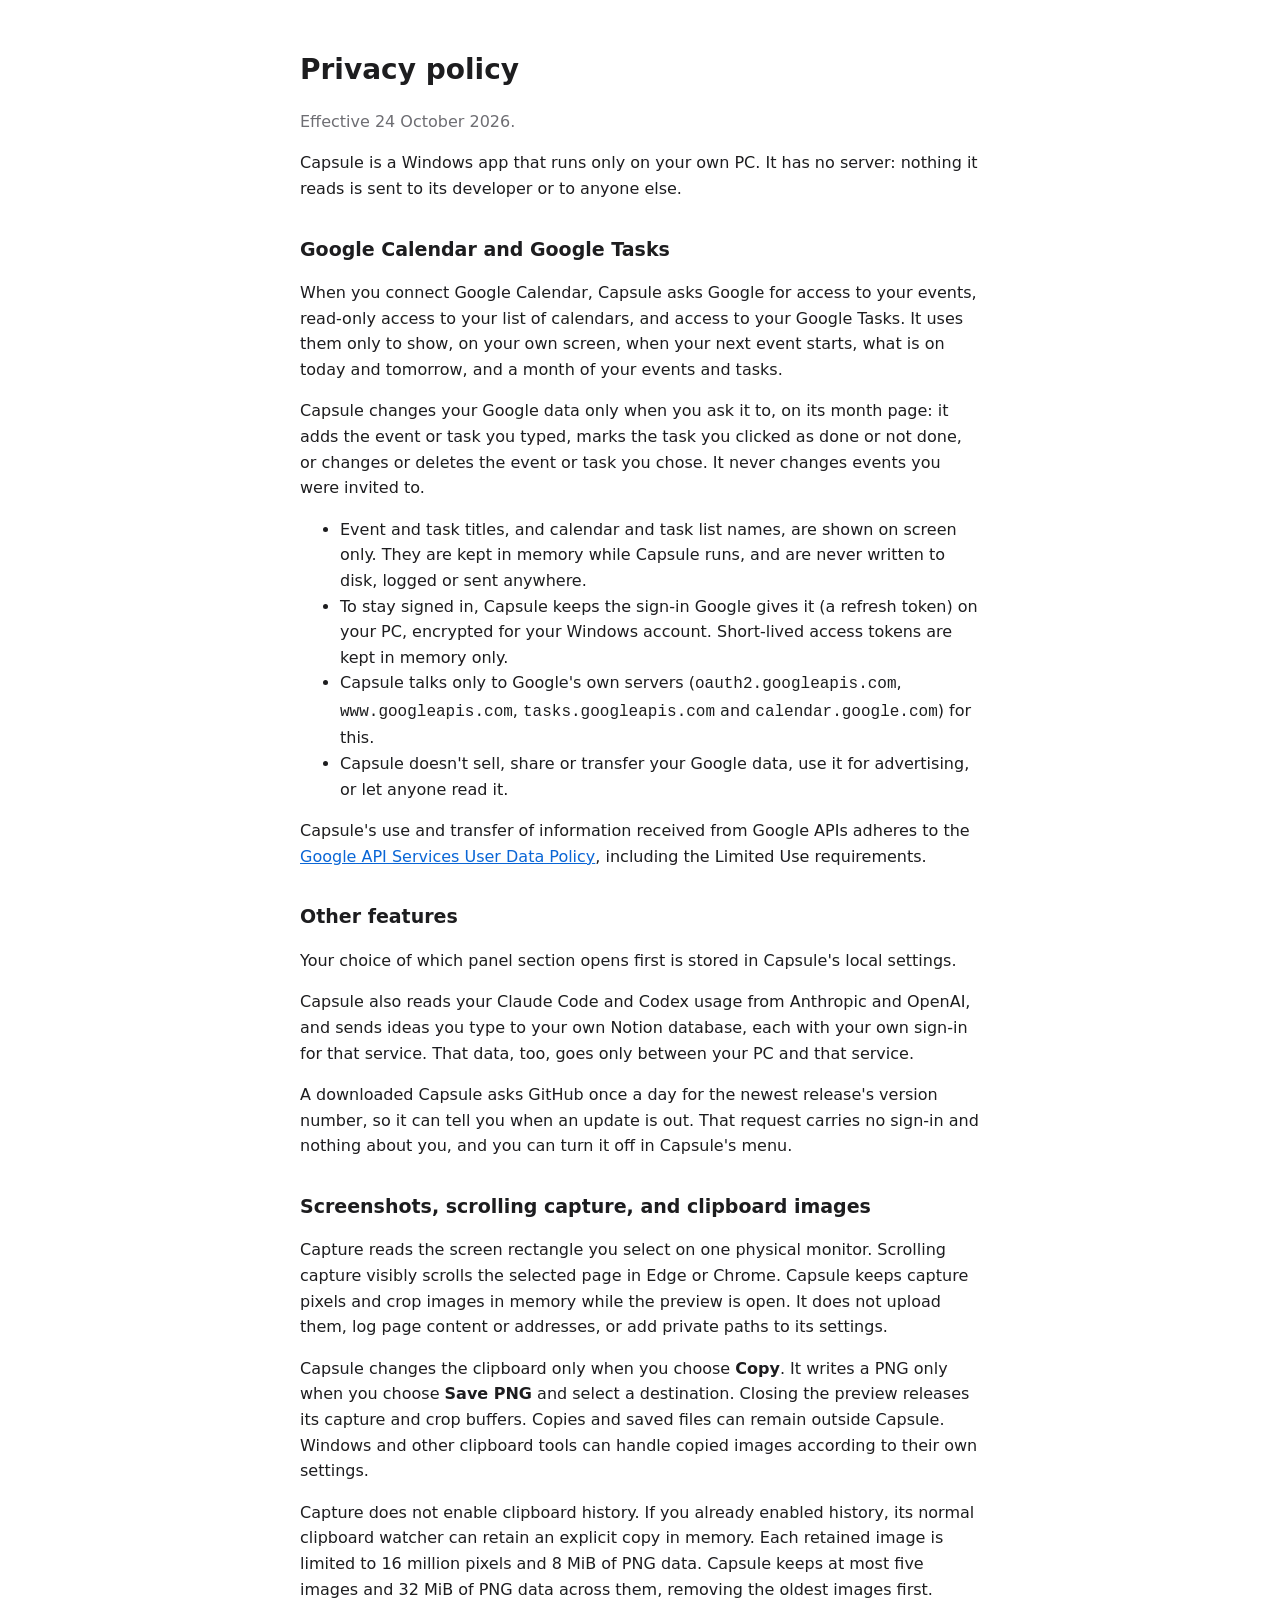
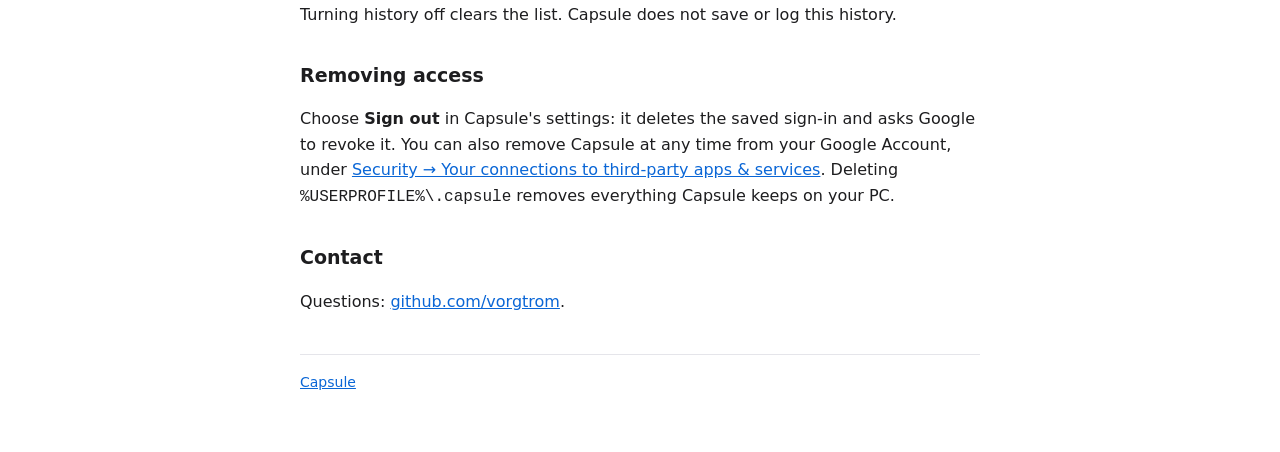
==== docs/privacy.html @ 05ab8e3b "feat: choose which section opens first in the panel" ====
<!doctype html>
<html lang="en">
<head>
<meta charset="utf-8">
<meta name="viewport" content="width=device-width, initial-scale=1">
<title>Capsule privacy policy</title>
<link rel="stylesheet" href="style.css">
</head>
<body>
<main>
<h1>Privacy policy</h1>
<p class="muted">Effective 24 October 2026.</p>

<p>Capsule is a Windows app that runs only on your own PC. It has no server: nothing it reads is sent to its developer
or to anyone else.</p>

<h2>Google Calendar and Google Tasks</h2>
<p>When you connect Google Calendar, Capsule asks Google for access to your events, read-only access to your list of
calendars, and access to your Google Tasks. It uses them only to show, on your own screen, when your next event
starts, what is on today and tomorrow, and a month of your events and tasks.</p>
<p>Capsule changes your Google data only when you ask it to, on its month page: it adds the event or task you typed,
marks the task you clicked as done or not done, or changes or deletes the event or task you chose. It never changes
events you were invited to.</p>
<ul>
<li>Event and task titles, and calendar and task list names, are shown on screen only. They are kept in memory while Capsule runs, and are
never written to disk, logged or sent anywhere.</li>
<li>To stay signed in, Capsule keeps the sign-in Google gives it (a refresh token) on your PC, encrypted for your
Windows account. Short-lived access tokens are kept in memory only.</li>
<li>Capsule talks only to Google's own servers (<code>oauth2.googleapis.com</code>, <code>www.googleapis.com</code>,
<code>tasks.googleapis.com</code> and <code>calendar.google.com</code>) for this.</li>
<li>Capsule doesn't sell, share or transfer your Google data, use it for advertising, or let anyone read it.</li>
</ul>
<p>Capsule's use and transfer of information received from Google APIs adheres to the
<a href="https://developers.google.com/terms/api-services-user-data-policy">Google API Services User Data Policy</a>,
including the Limited Use requirements.</p>

<h2>Other features</h2>
<p>Your choice of which panel section opens first is stored in Capsule's local settings.</p>
<p>Capsule also reads your Claude Code and Codex usage from Anthropic and OpenAI, and sends ideas you type to your
own Notion database, each with your own sign-in for that service. That data, too, goes only between your PC and that
service.</p>
<p>A downloaded Capsule asks GitHub once a day for the newest release's version number, so it can tell you when an
update is out. That request carries no sign-in and nothing about you, and you can turn it off in Capsule's menu.</p>

<h2>Screenshots, scrolling capture, and clipboard images</h2>
<p>Capture reads the screen rectangle you select on one physical monitor. Scrolling capture visibly scrolls the
selected page in Edge or Chrome. Capsule keeps capture pixels and crop images in memory while the preview is open.
It does not upload them, log page content or addresses, or add private paths to its settings.</p>
<p>Capsule changes the clipboard only when you choose <strong>Copy</strong>. It writes a PNG only when you choose
<strong>Save PNG</strong> and select a destination. Closing the preview releases its capture and crop buffers.
Copies and saved files can remain outside Capsule. Windows and other clipboard tools can handle copied images
according to their own settings.</p>
<p>Capture does not enable clipboard history. If you already enabled history, its normal clipboard watcher can retain
an explicit copy in memory. Each retained image is limited to 16 million pixels and 8 MiB of PNG data. Capsule keeps
at most five images and 32 MiB of PNG data across them, removing the oldest images first. Turning history off clears
the list. Capsule does not save or log this history.</p>

<h2>Removing access</h2>
<p>Choose <strong>Sign out</strong> in Capsule's settings: it deletes the saved sign-in and asks Google to revoke it.
You can also remove Capsule at any time from your Google Account, under
<a href="https://myaccount.google.com/connections">Security &rarr; Your connections to third-party apps &amp;
services</a>. Deleting <code>%USERPROFILE%\.capsule</code> removes everything Capsule keeps on your PC.</p>

<h2>Contact</h2>
<p>Questions: <a href="https://github.com/vorgtrom">github.com/vorgtrom</a>.</p>

<footer><a href="index.html">Capsule</a></footer>
</main>
</body>
</html>
---- docs/style.css ----
:root { --bg: #ffffff; --text: #1d1d1f; --muted: #6e6e73; --link: #0a66d6; --rule: #e5e5ea; }
@media (prefers-color-scheme: dark) { :root { --bg: #111113; --text: #f2f2f4; --muted: #a1a1a6; --link: #5aa2ff; --rule: #2c2c2e; } }
body { background: var(--bg); color: var(--text); font: 16px/1.6 "Segoe UI", system-ui, -apple-system, sans-serif; margin: 0; }
main { max-width: 680px; margin: 0 auto; padding: 48px 16px 64px; }
h1 { font-size: 28px; margin: 0 0 8px; }
h2 { font-size: 19px; margin: 32px 0 8px; }
p, li { color: var(--text); }
.muted { color: var(--muted); }
a { color: var(--link); }
footer { margin-top: 40px; padding-top: 16px; border-top: 1px solid var(--rule); font-size: 14px; color: var(--muted); }
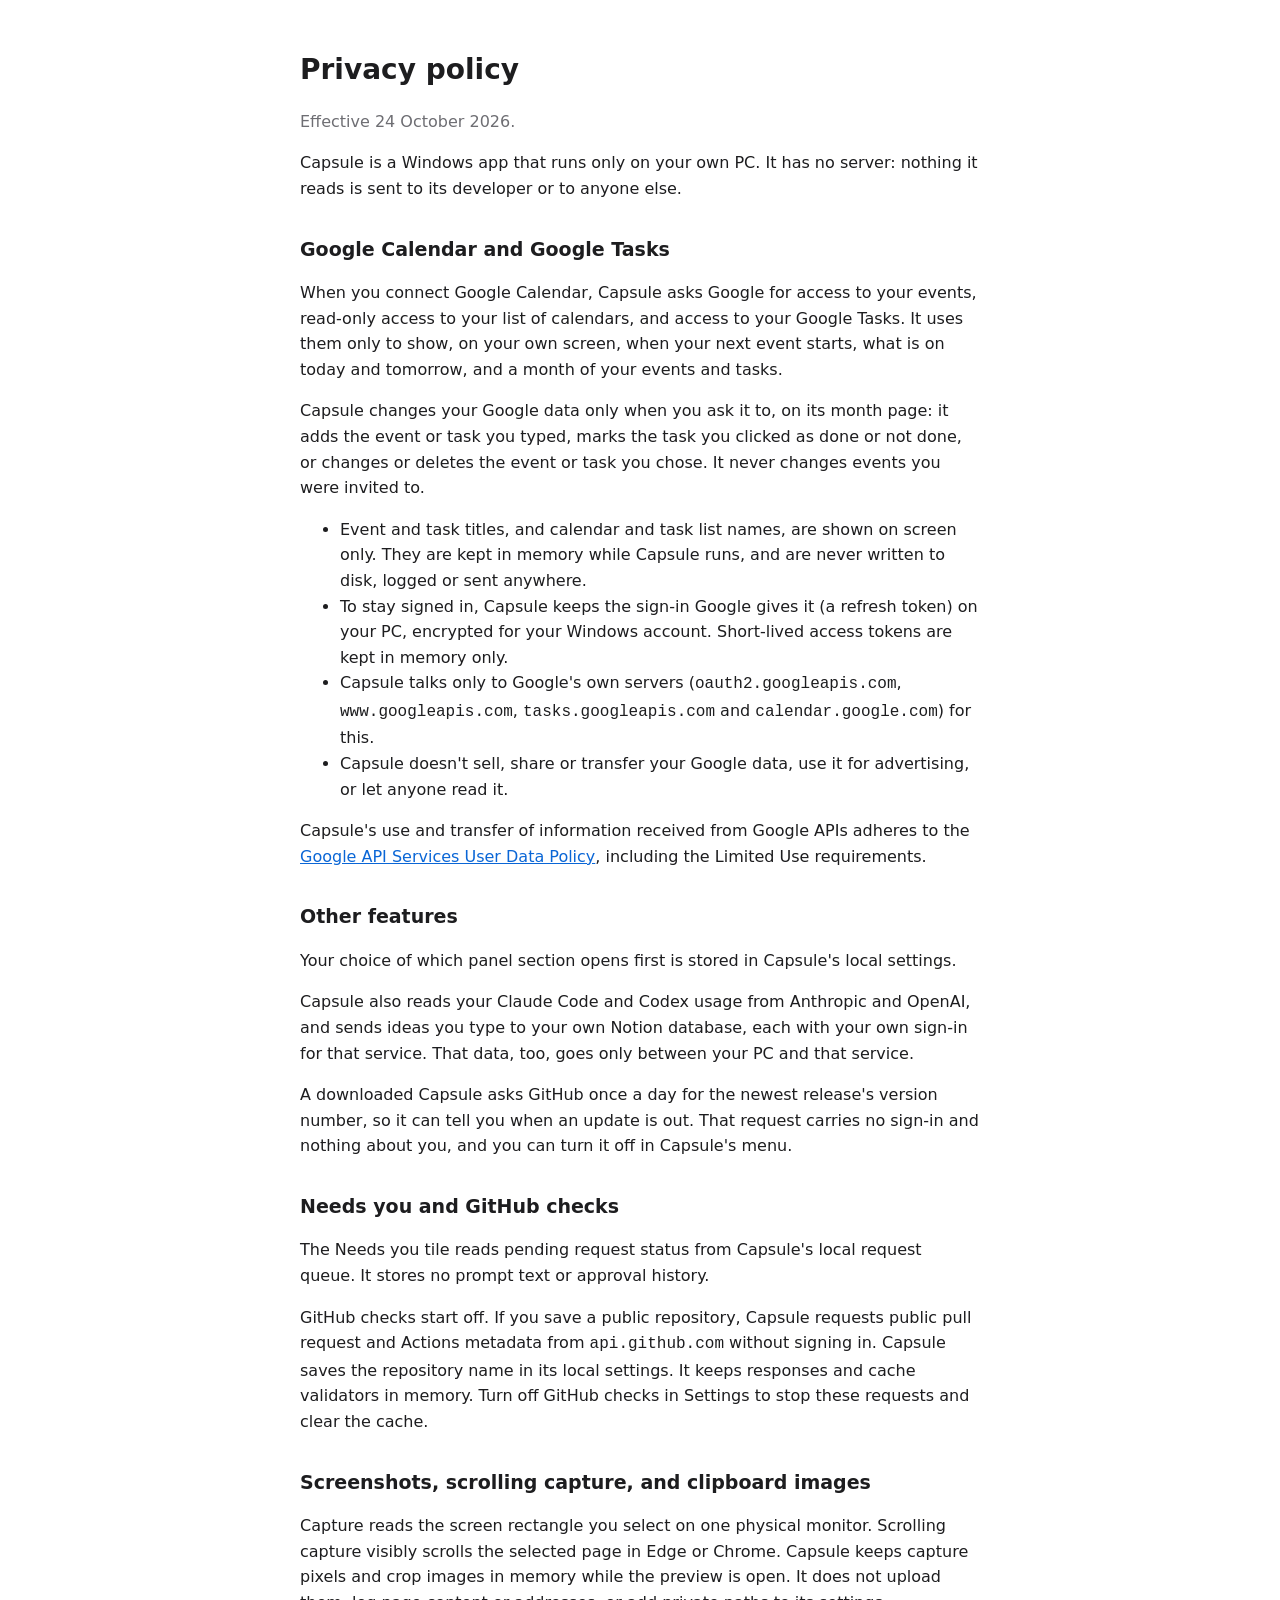
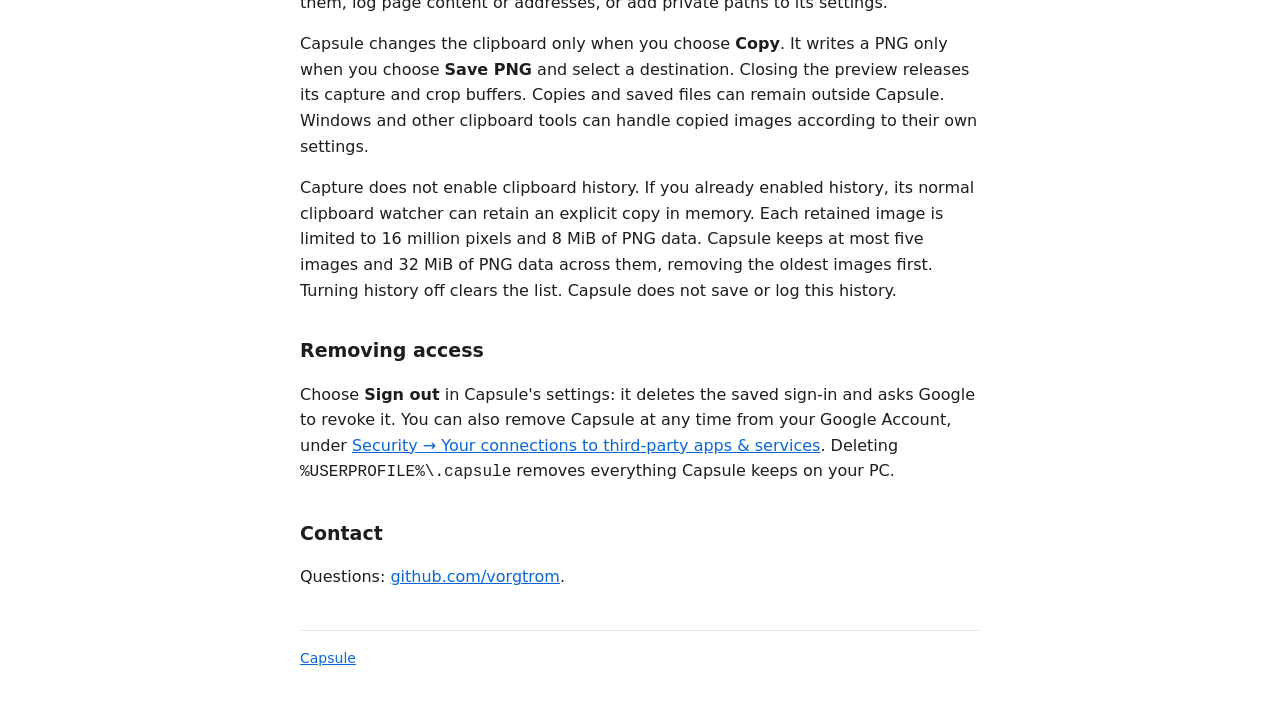
==== commit 843f5644: "Add Needs you and public GitHub checks to the panel" ====
--- a/docs/privacy.html
+++ b/docs/privacy.html
@@ -42,6 +42,13 @@
 <p>A downloaded Capsule asks GitHub once a day for the newest release's version number, so it can tell you when an
 update is out. That request carries no sign-in and nothing about you, and you can turn it off in Capsule's menu.</p>
 
+<h2>Needs you and GitHub checks</h2>
+<p>The Needs you tile reads pending request status from Capsule's local request queue. It stores no prompt text
+or approval history.</p>
+<p>GitHub checks start off. If you save a public repository, Capsule requests public pull request and Actions metadata
+from <code>api.github.com</code> without signing in. Capsule saves the repository name in its local settings. It keeps
+responses and cache validators in memory. Turn off GitHub checks in Settings to stop these requests and clear the cache.</p>
+
 <h2>Screenshots, scrolling capture, and clipboard images</h2>
 <p>Capture reads the screen rectangle you select on one physical monitor. Scrolling capture visibly scrolls the
 selected page in Edge or Chrome. Capsule keeps capture pixels and crop images in memory while the preview is open.
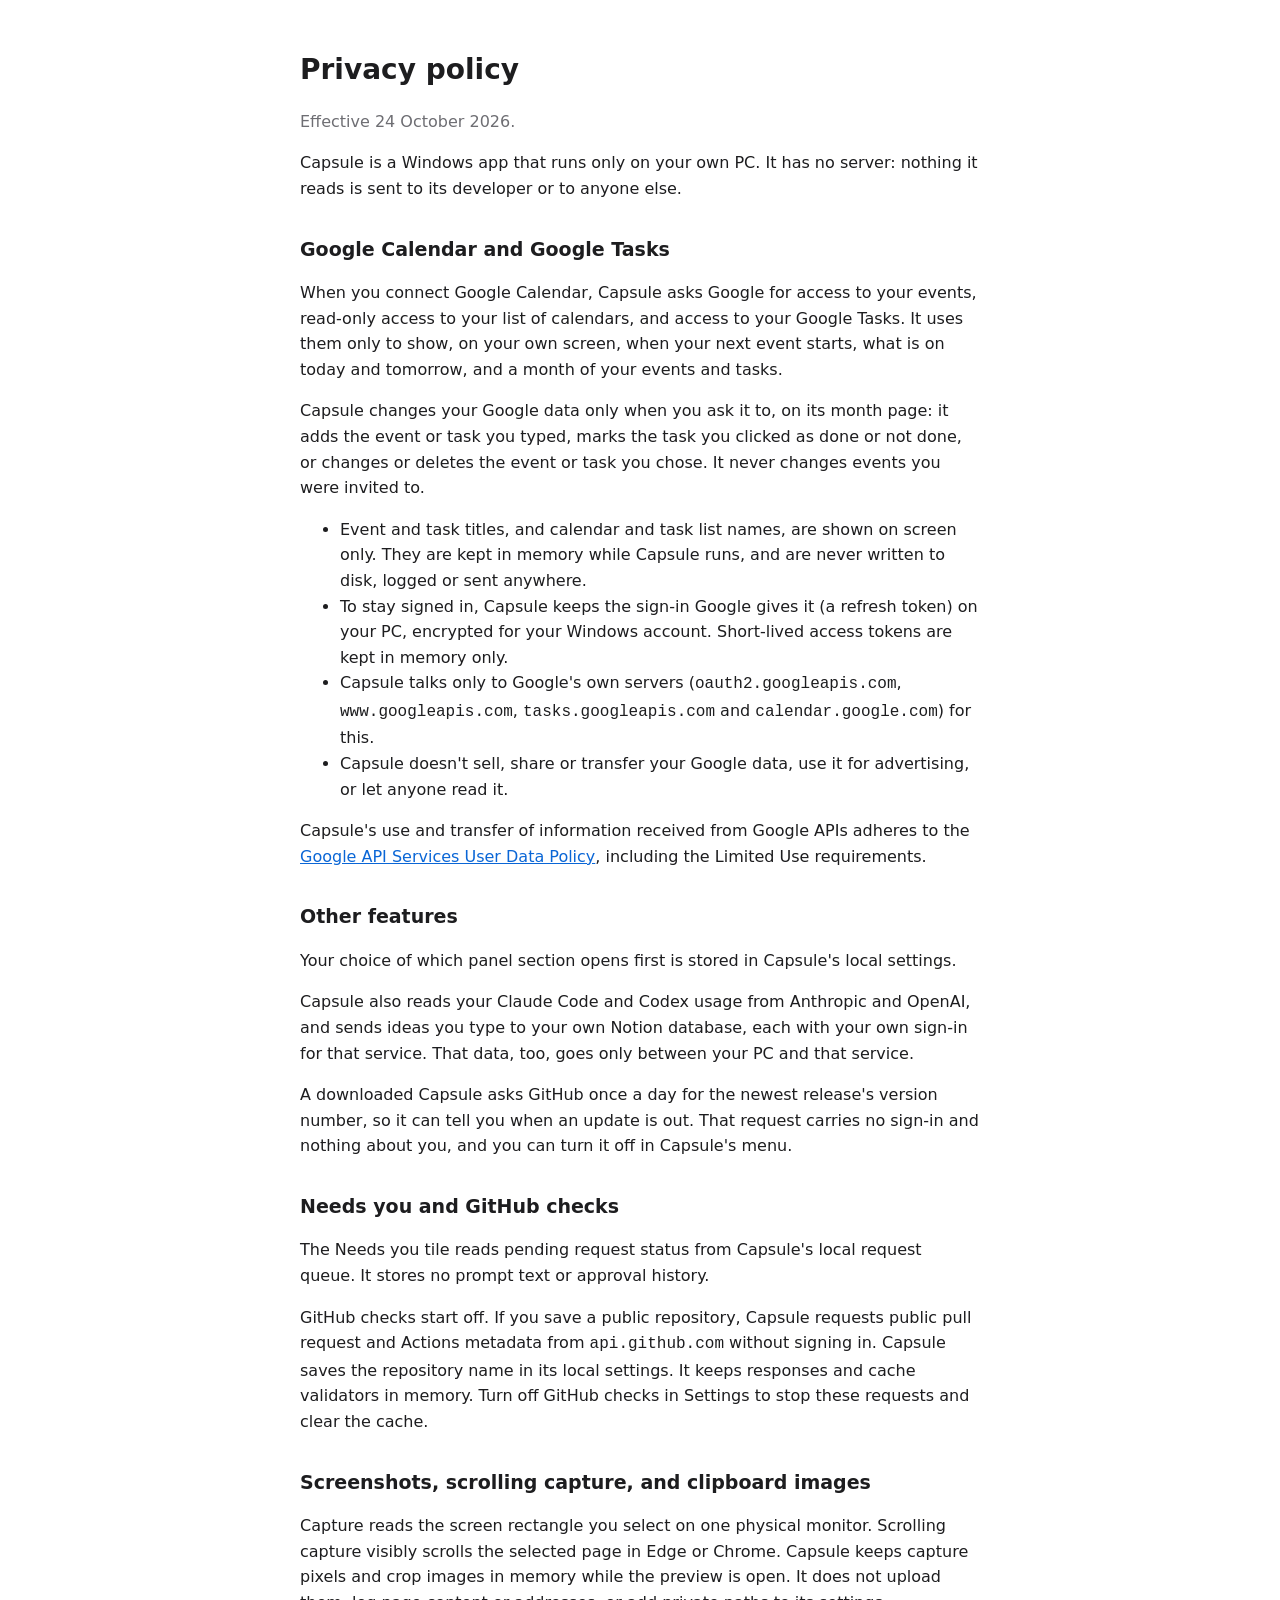
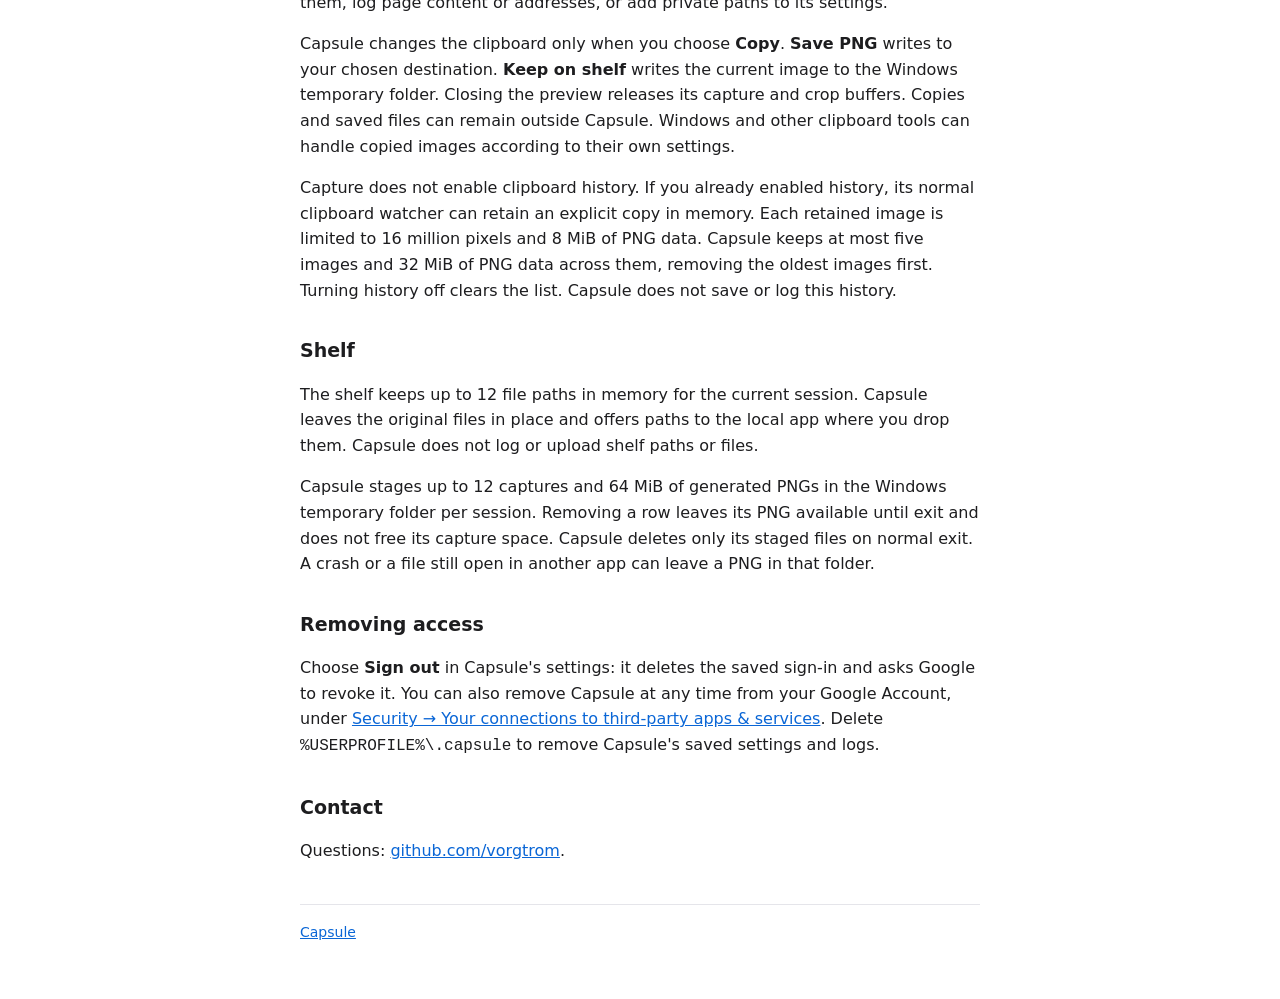
==== commit 863b8c47: "feat: add a session file shelf" ====
--- a/docs/privacy.html
+++ b/docs/privacy.html
@@ -53,8 +53,9 @@
 <p>Capture reads the screen rectangle you select on one physical monitor. Scrolling capture visibly scrolls the
 selected page in Edge or Chrome. Capsule keeps capture pixels and crop images in memory while the preview is open.
 It does not upload them, log page content or addresses, or add private paths to its settings.</p>
-<p>Capsule changes the clipboard only when you choose <strong>Copy</strong>. It writes a PNG only when you choose
-<strong>Save PNG</strong> and select a destination. Closing the preview releases its capture and crop buffers.
+<p>Capsule changes the clipboard only when you choose <strong>Copy</strong>. <strong>Save PNG</strong> writes
+to your chosen destination. <strong>Keep on shelf</strong> writes the current image to the Windows temporary folder.
+Closing the preview releases its capture and crop buffers.
 Copies and saved files can remain outside Capsule. Windows and other clipboard tools can handle copied images
 according to their own settings.</p>
 <p>Capture does not enable clipboard history. If you already enabled history, its normal clipboard watcher can retain
@@ -62,11 +63,18 @@
 at most five images and 32 MiB of PNG data across them, removing the oldest images first. Turning history off clears
 the list. Capsule does not save or log this history.</p>
 
+<h2>Shelf</h2>
+<p>The shelf keeps up to 12 file paths in memory for the current session. Capsule leaves the original files in
+place and offers paths to the local app where you drop them. Capsule does not log or upload shelf paths or files.</p>
+<p>Capsule stages up to 12 captures and 64 MiB of generated PNGs in the Windows temporary folder per session.
+Removing a row leaves its PNG available until exit and does not free its capture space. Capsule deletes only its
+staged files on normal exit. A crash or a file still open in another app can leave a PNG in that folder.</p>
+
 <h2>Removing access</h2>
 <p>Choose <strong>Sign out</strong> in Capsule's settings: it deletes the saved sign-in and asks Google to revoke it.
 You can also remove Capsule at any time from your Google Account, under
 <a href="https://myaccount.google.com/connections">Security &rarr; Your connections to third-party apps &amp;
-services</a>. Deleting <code>%USERPROFILE%\.capsule</code> removes everything Capsule keeps on your PC.</p>
+services</a>. Delete <code>%USERPROFILE%\.capsule</code> to remove Capsule's saved settings and logs.</p>
 
 <h2>Contact</h2>
 <p>Questions: <a href="https://github.com/vorgtrom">github.com/vorgtrom</a>.</p>
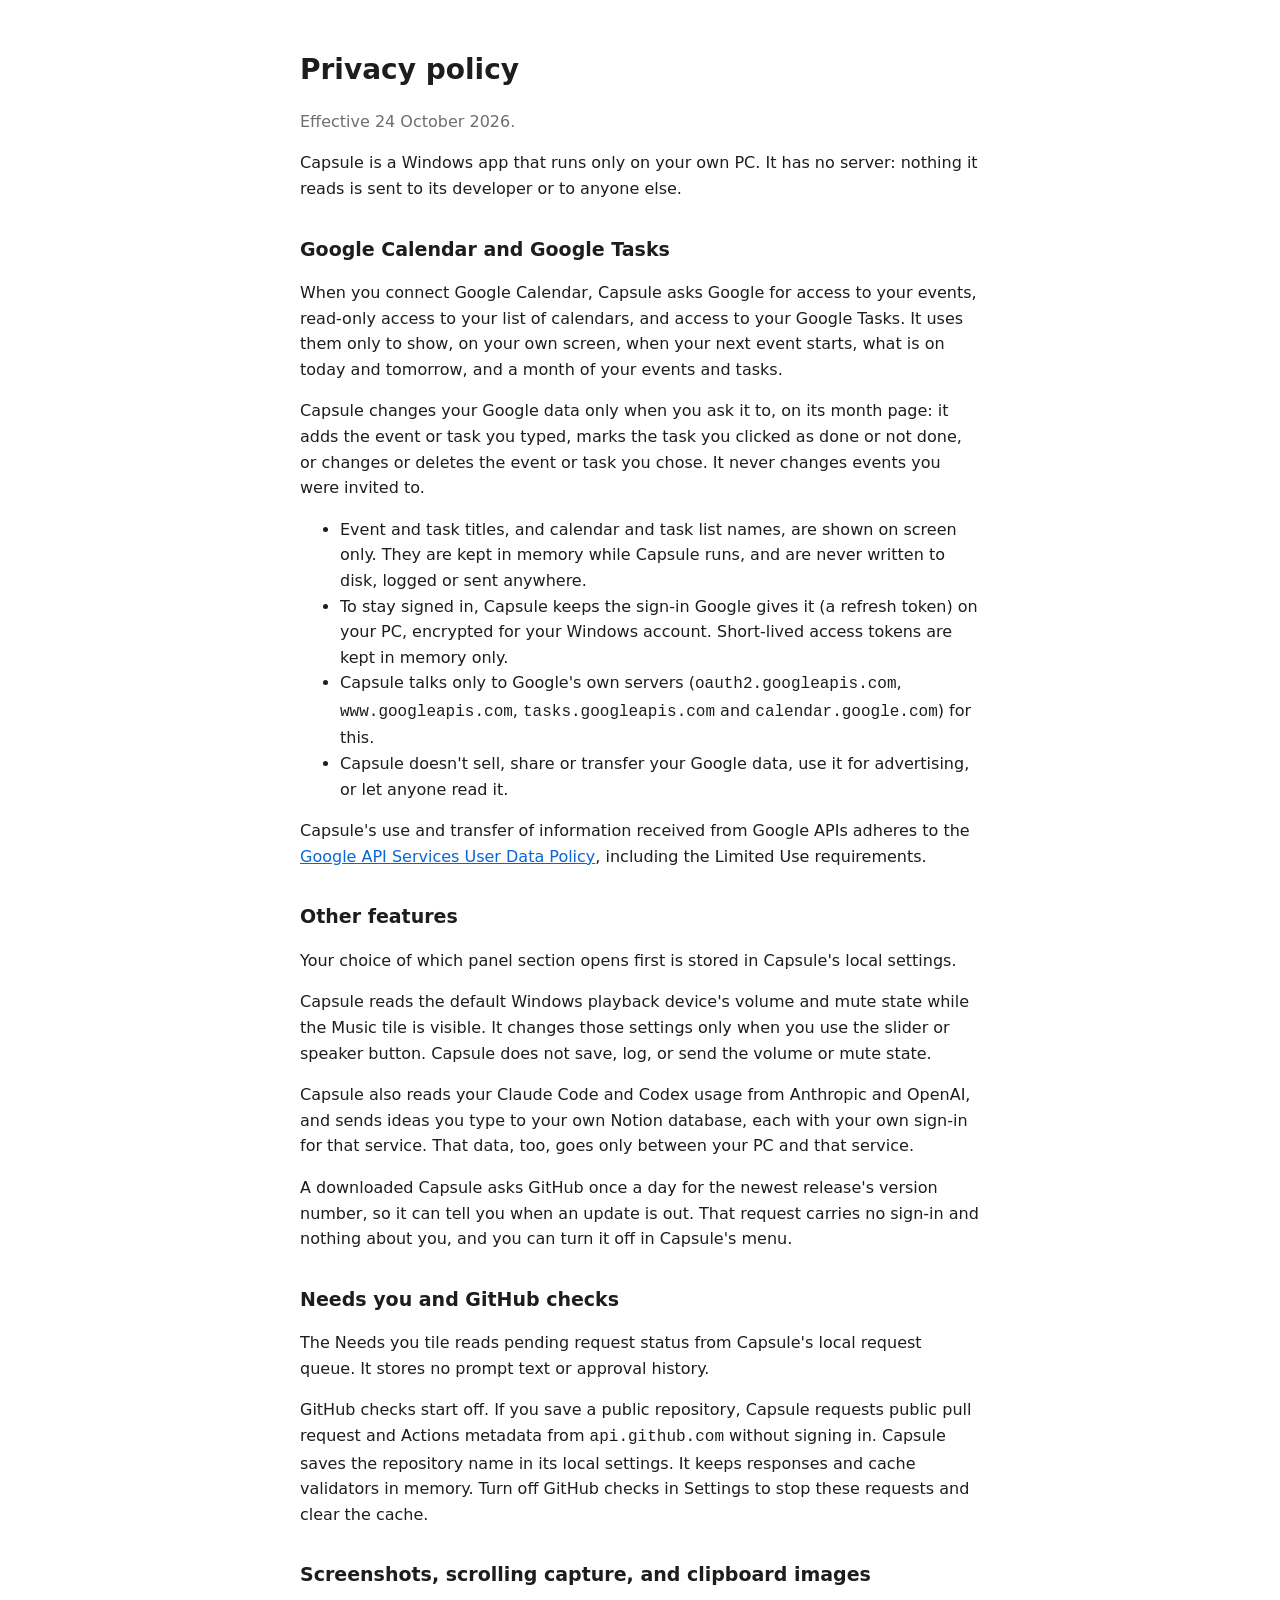
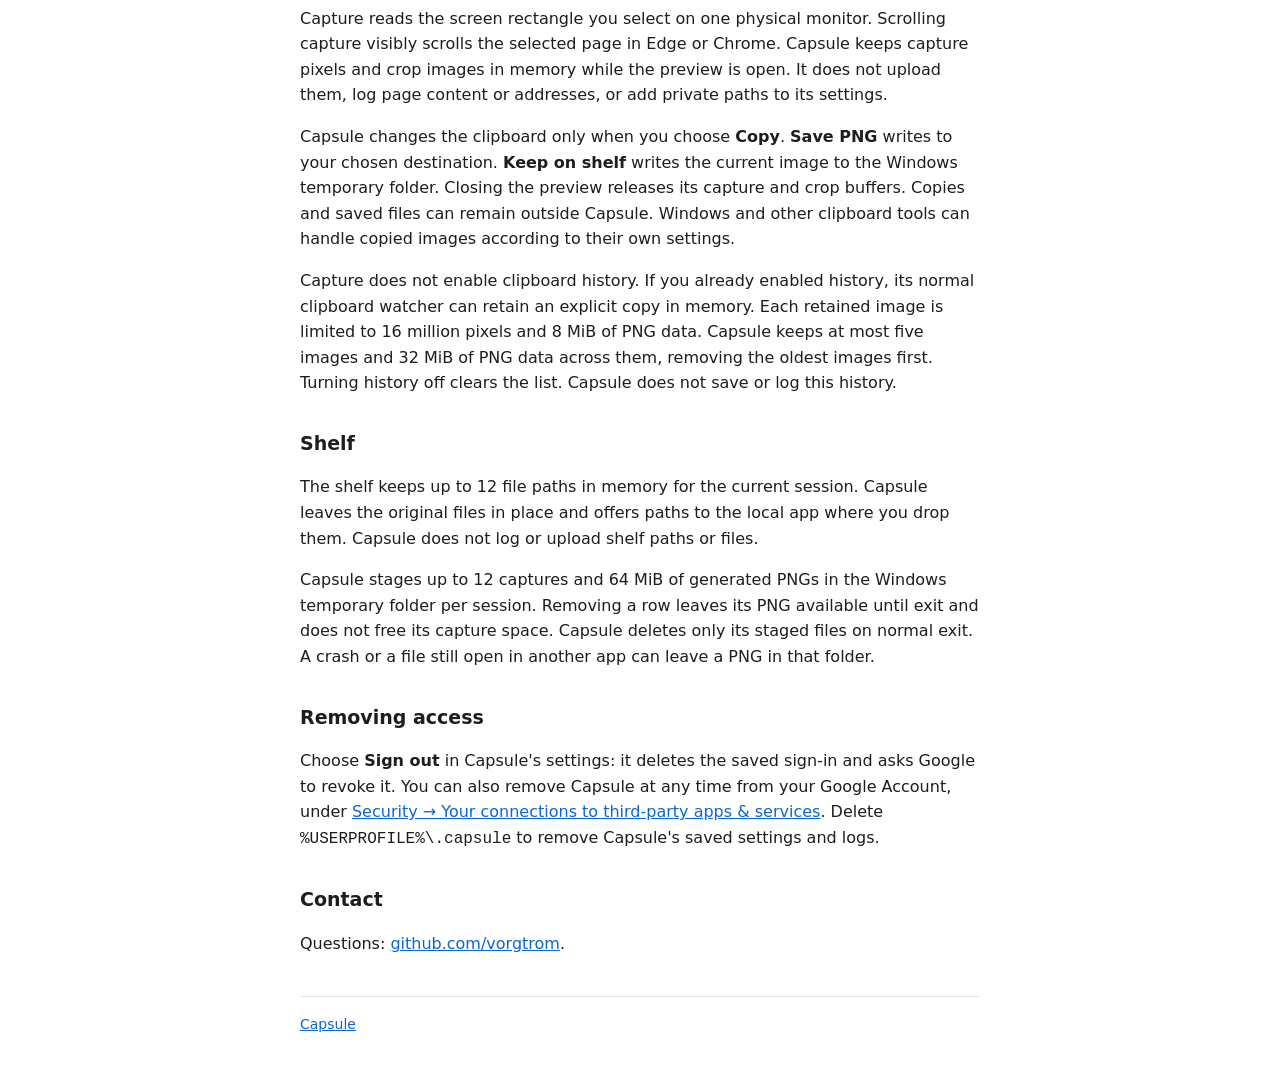
==== commit aa758c70: "Add Windows output volume to the Music tile" ====
--- a/docs/privacy.html
+++ b/docs/privacy.html
@@ -36,6 +36,9 @@
 
 <h2>Other features</h2>
 <p>Your choice of which panel section opens first is stored in Capsule's local settings.</p>
+<p>Capsule reads the default Windows playback device's volume and mute state while the Music tile is visible.
+It changes those settings only when you use the slider or speaker button. Capsule does not save, log, or send
+the volume or mute state.</p>
 <p>Capsule also reads your Claude Code and Codex usage from Anthropic and OpenAI, and sends ideas you type to your
 own Notion database, each with your own sign-in for that service. That data, too, goes only between your PC and that
 service.</p>
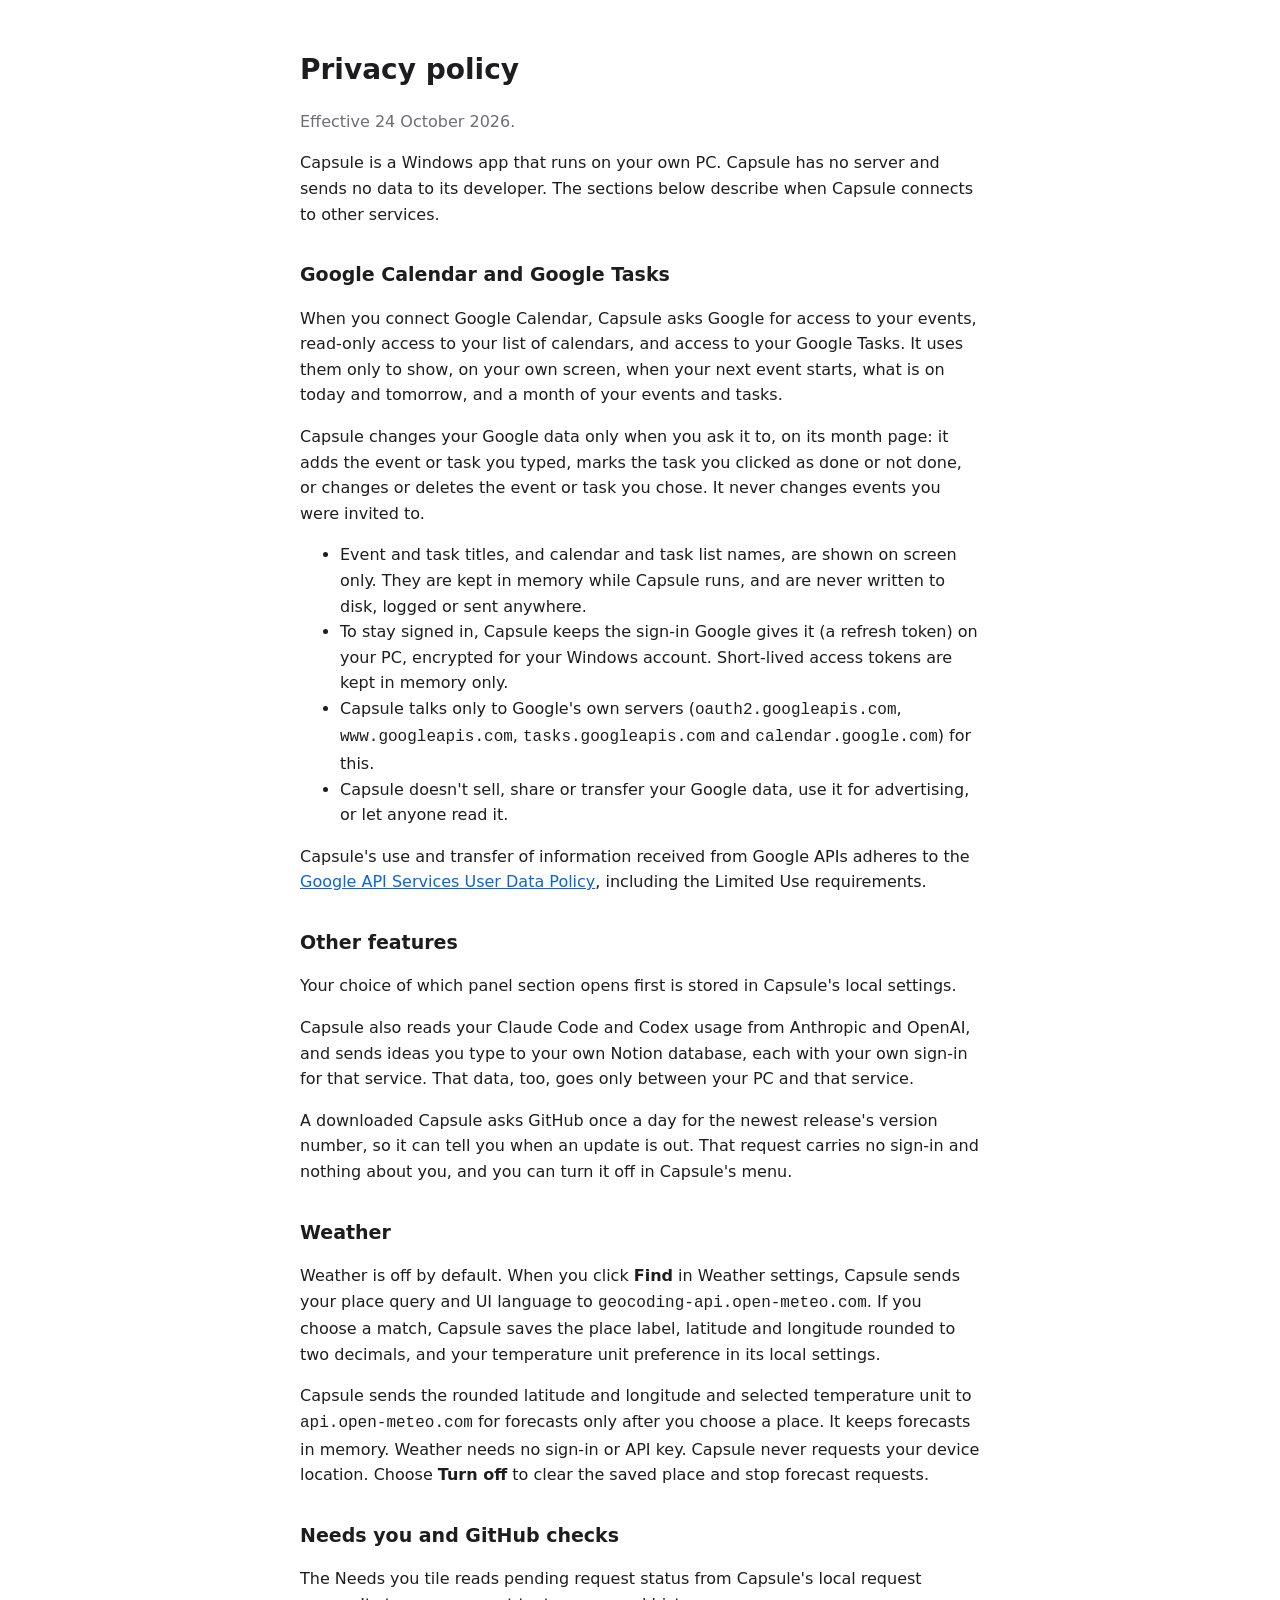
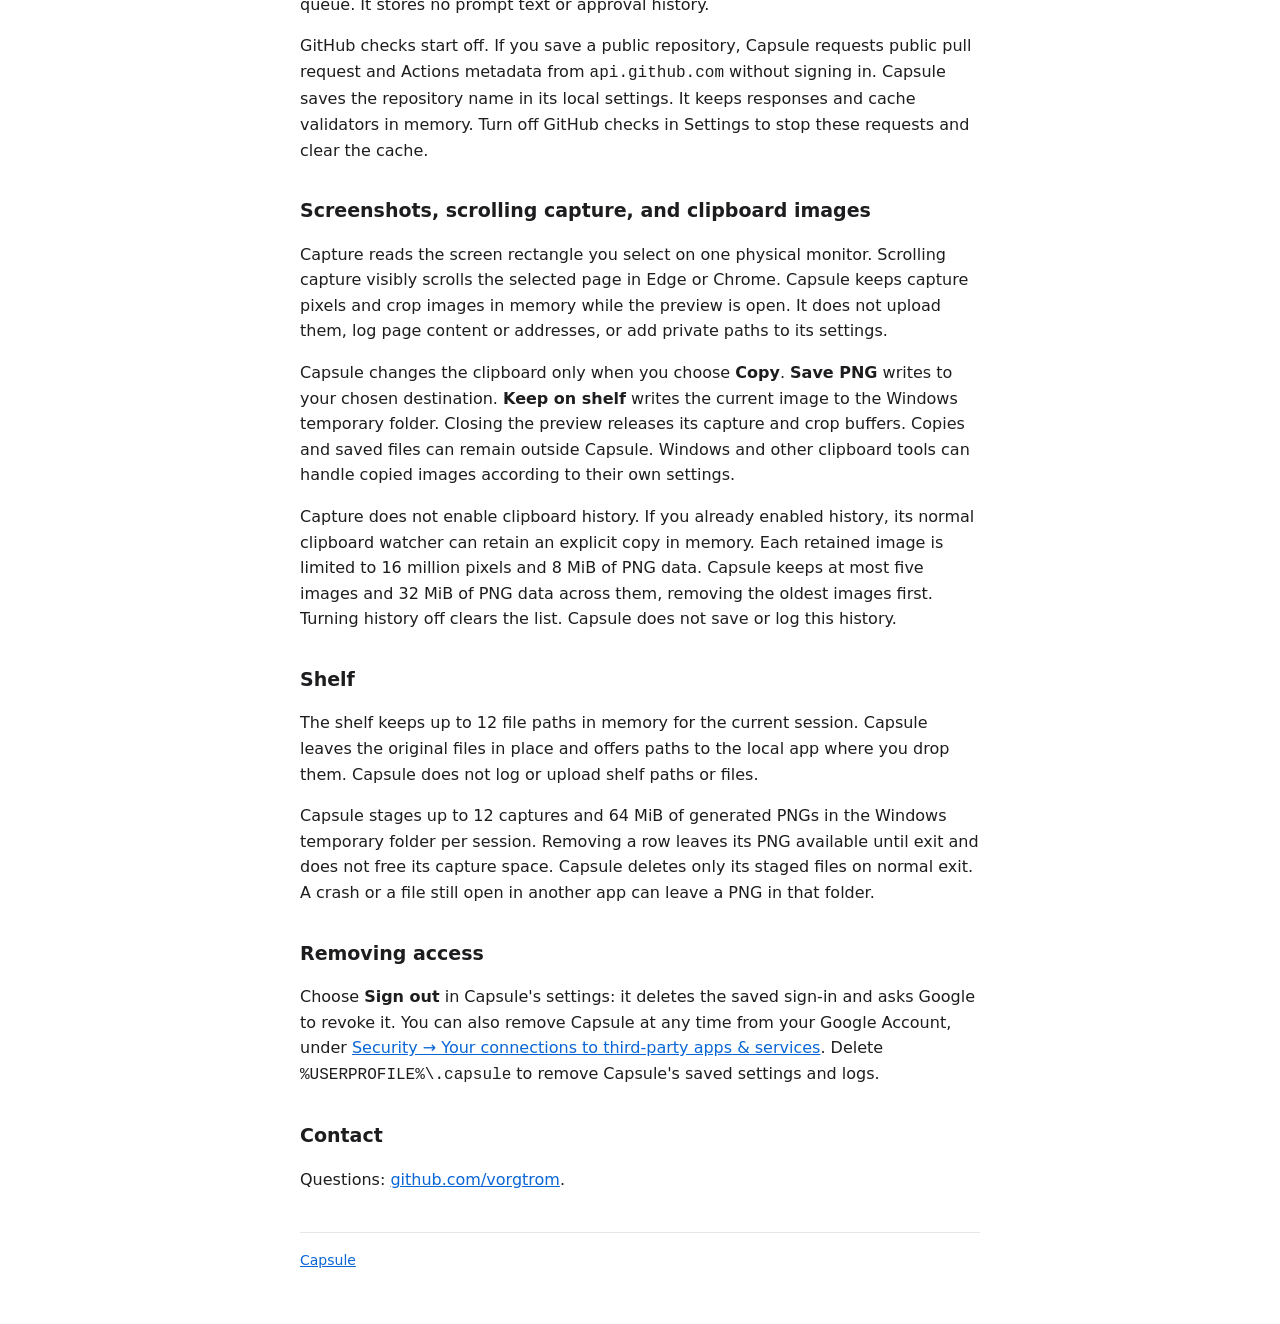
==== commit 71da82dc: "Add the optional Weather tile" ====
--- a/docs/privacy.html
+++ b/docs/privacy.html
@@ -11,8 +11,8 @@
 <h1>Privacy policy</h1>
 <p class="muted">Effective 24 October 2026.</p>
 
-<p>Capsule is a Windows app that runs only on your own PC. It has no server: nothing it reads is sent to its developer
-or to anyone else.</p>
+<p>Capsule is a Windows app that runs on your own PC. Capsule has no server and sends no data to its developer.
+The sections below describe when Capsule connects to other services.</p>
 
 <h2>Google Calendar and Google Tasks</h2>
 <p>When you connect Google Calendar, Capsule asks Google for access to your events, read-only access to your list of
@@ -36,14 +36,19 @@
 
 <h2>Other features</h2>
 <p>Your choice of which panel section opens first is stored in Capsule's local settings.</p>
-<p>Capsule reads the default Windows playback device's volume and mute state while the Music tile is visible.
-It changes those settings only when you use the slider or speaker button. Capsule does not save, log, or send
-the volume or mute state.</p>
 <p>Capsule also reads your Claude Code and Codex usage from Anthropic and OpenAI, and sends ideas you type to your
 own Notion database, each with your own sign-in for that service. That data, too, goes only between your PC and that
 service.</p>
 <p>A downloaded Capsule asks GitHub once a day for the newest release's version number, so it can tell you when an
 update is out. That request carries no sign-in and nothing about you, and you can turn it off in Capsule's menu.</p>
+
+<h2>Weather</h2>
+<p>Weather is off by default. When you click <strong>Find</strong> in Weather settings, Capsule sends your place query
+and UI language to <code>geocoding-api.open-meteo.com</code>. If you choose a match, Capsule saves the place label,
+latitude and longitude rounded to two decimals, and your temperature unit preference in its local settings.</p>
+<p>Capsule sends the rounded latitude and longitude and selected temperature unit to <code>api.open-meteo.com</code>
+for forecasts only after you choose a place. It keeps forecasts in memory. Weather needs no sign-in or API key.
+Capsule never requests your device location. Choose <strong>Turn off</strong> to clear the saved place and stop forecast requests.</p>
 
 <h2>Needs you and GitHub checks</h2>
 <p>The Needs you tile reads pending request status from Capsule's local request queue. It stores no prompt text
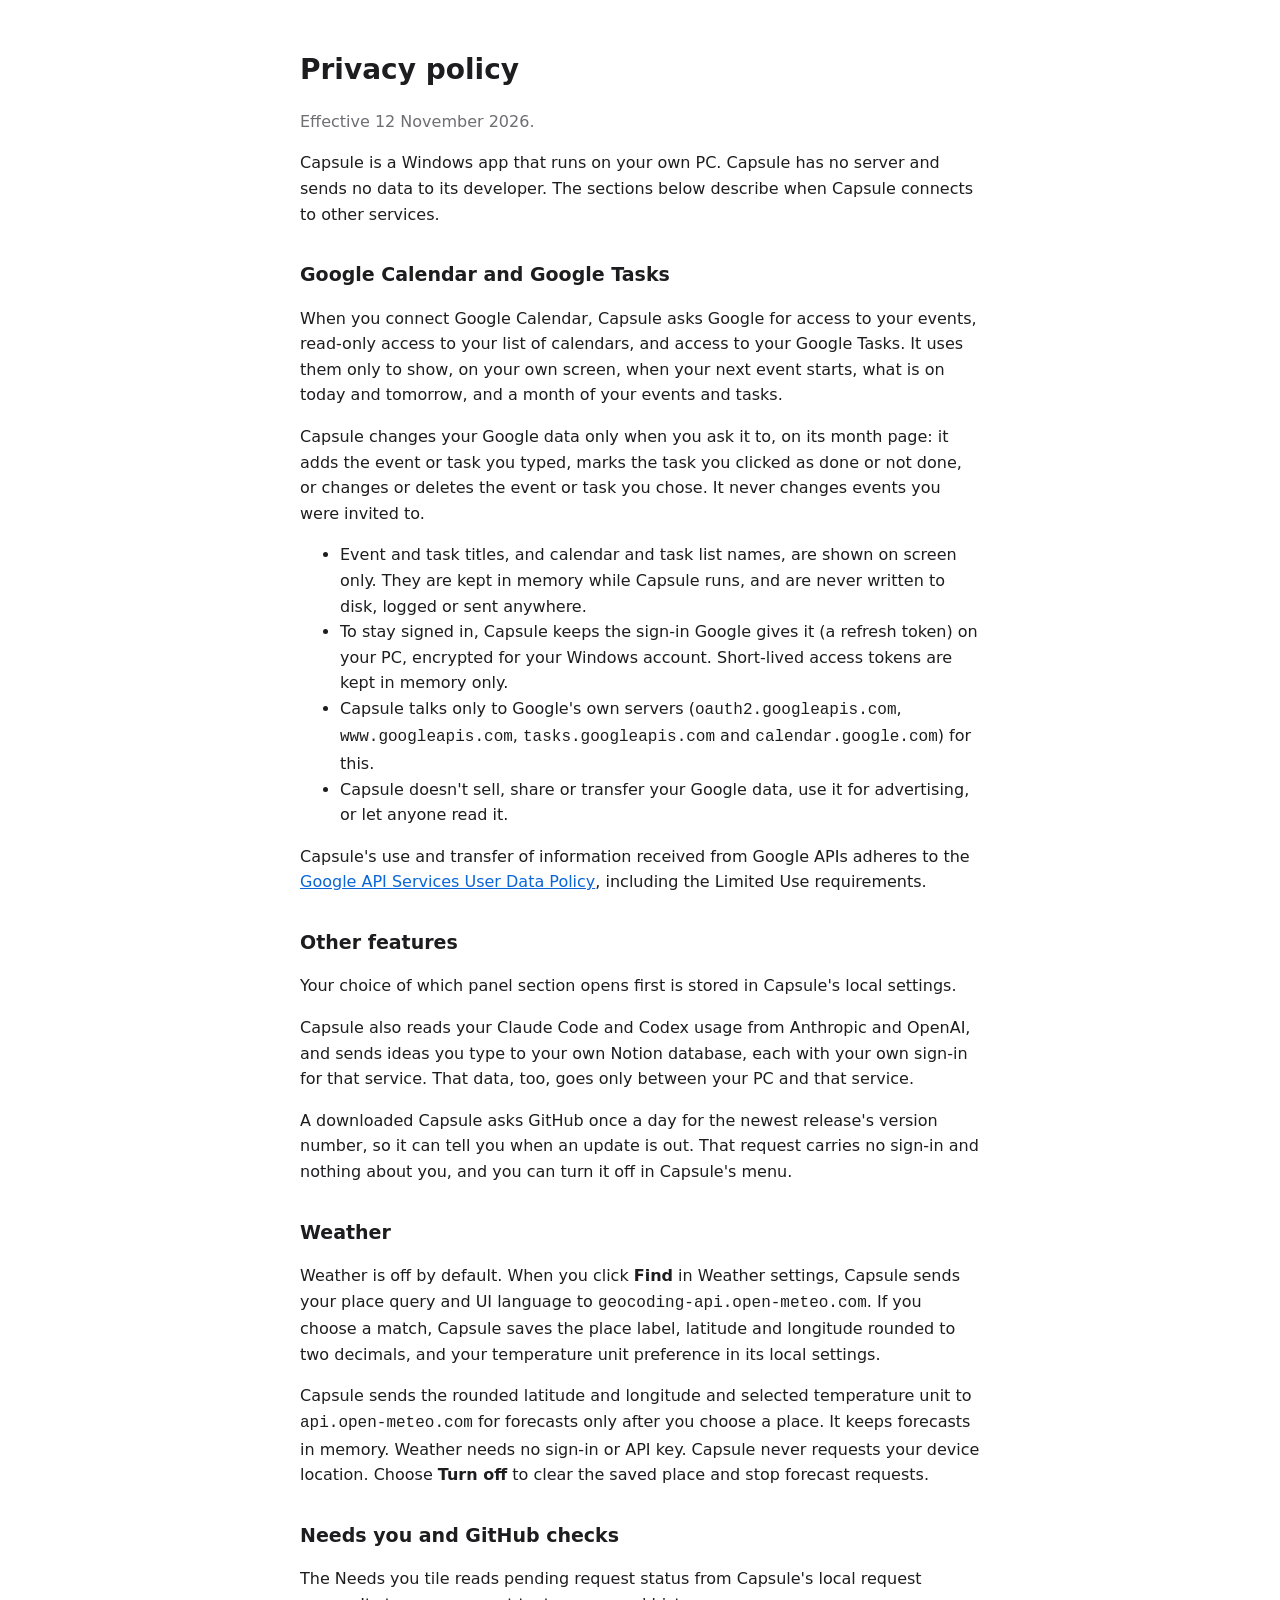
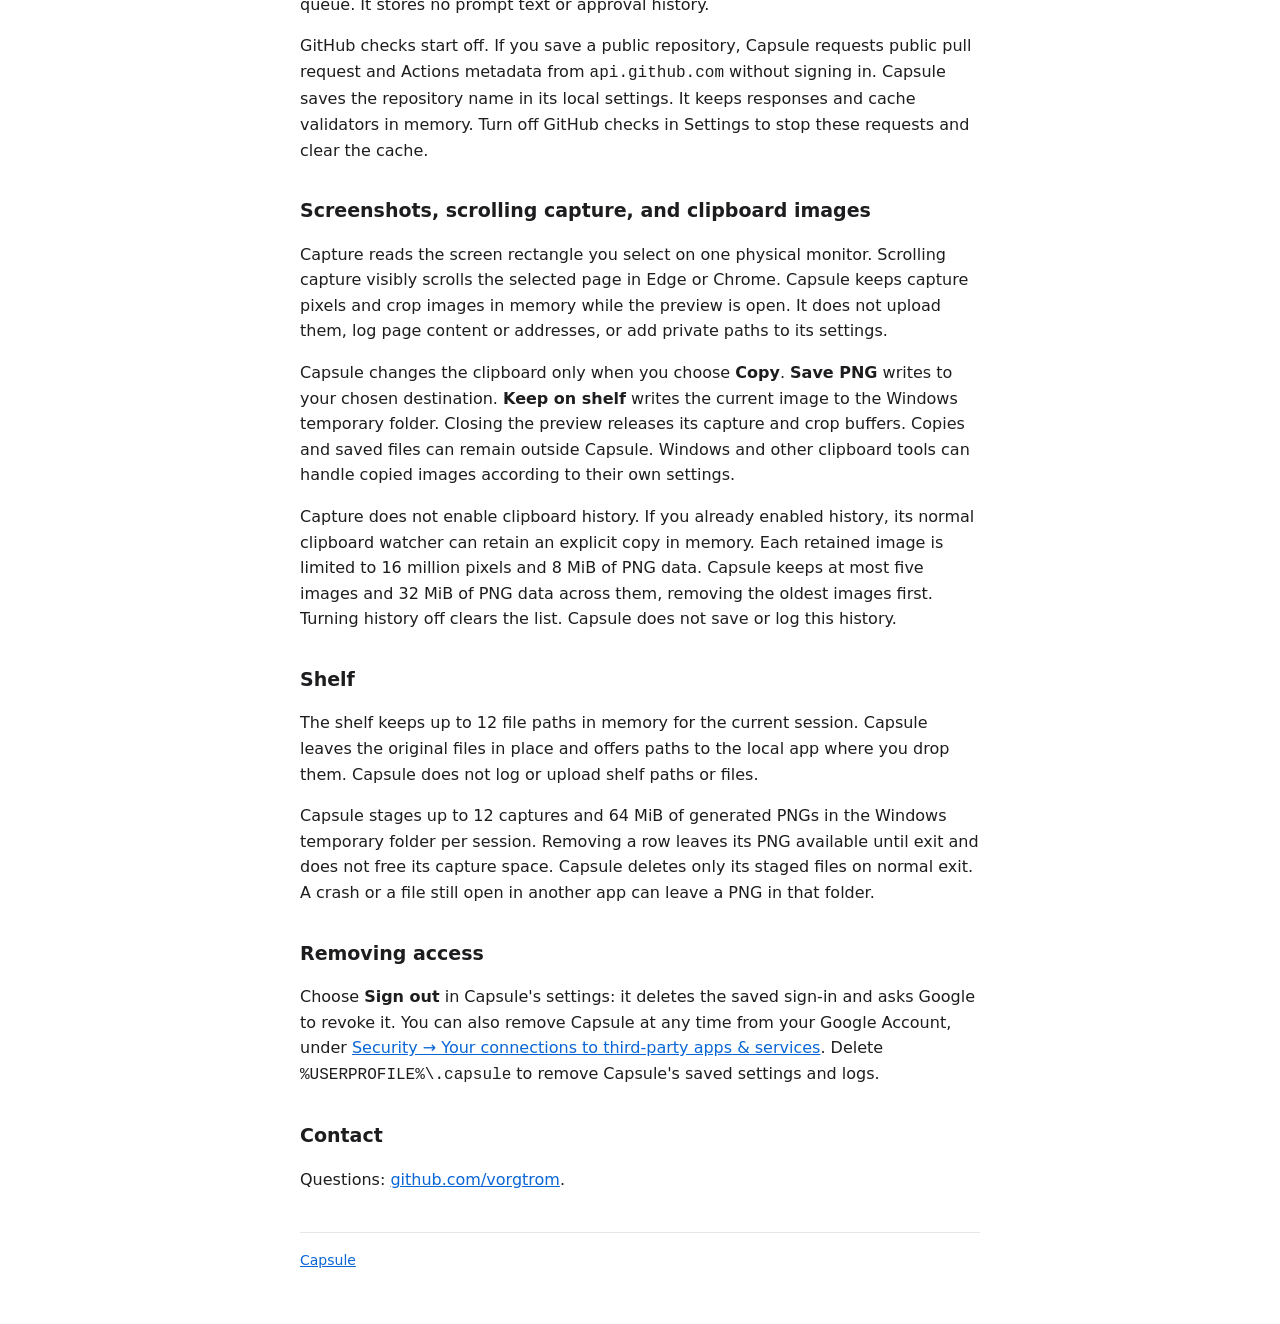
==== commit 4160779f: "fix: use night glyphs in the hourly weather forecast Request the hourly is_day flags and update the " ====
--- a/docs/privacy.html
+++ b/docs/privacy.html
@@ -9,7 +9,7 @@
 <body>
 <main>
 <h1>Privacy policy</h1>
-<p class="muted">Effective 24 October 2026.</p>
+<p class="muted">Effective 12 November 2026.</p>
 
 <p>Capsule is a Windows app that runs on your own PC. Capsule has no server and sends no data to its developer.
 The sections below describe when Capsule connects to other services.</p>
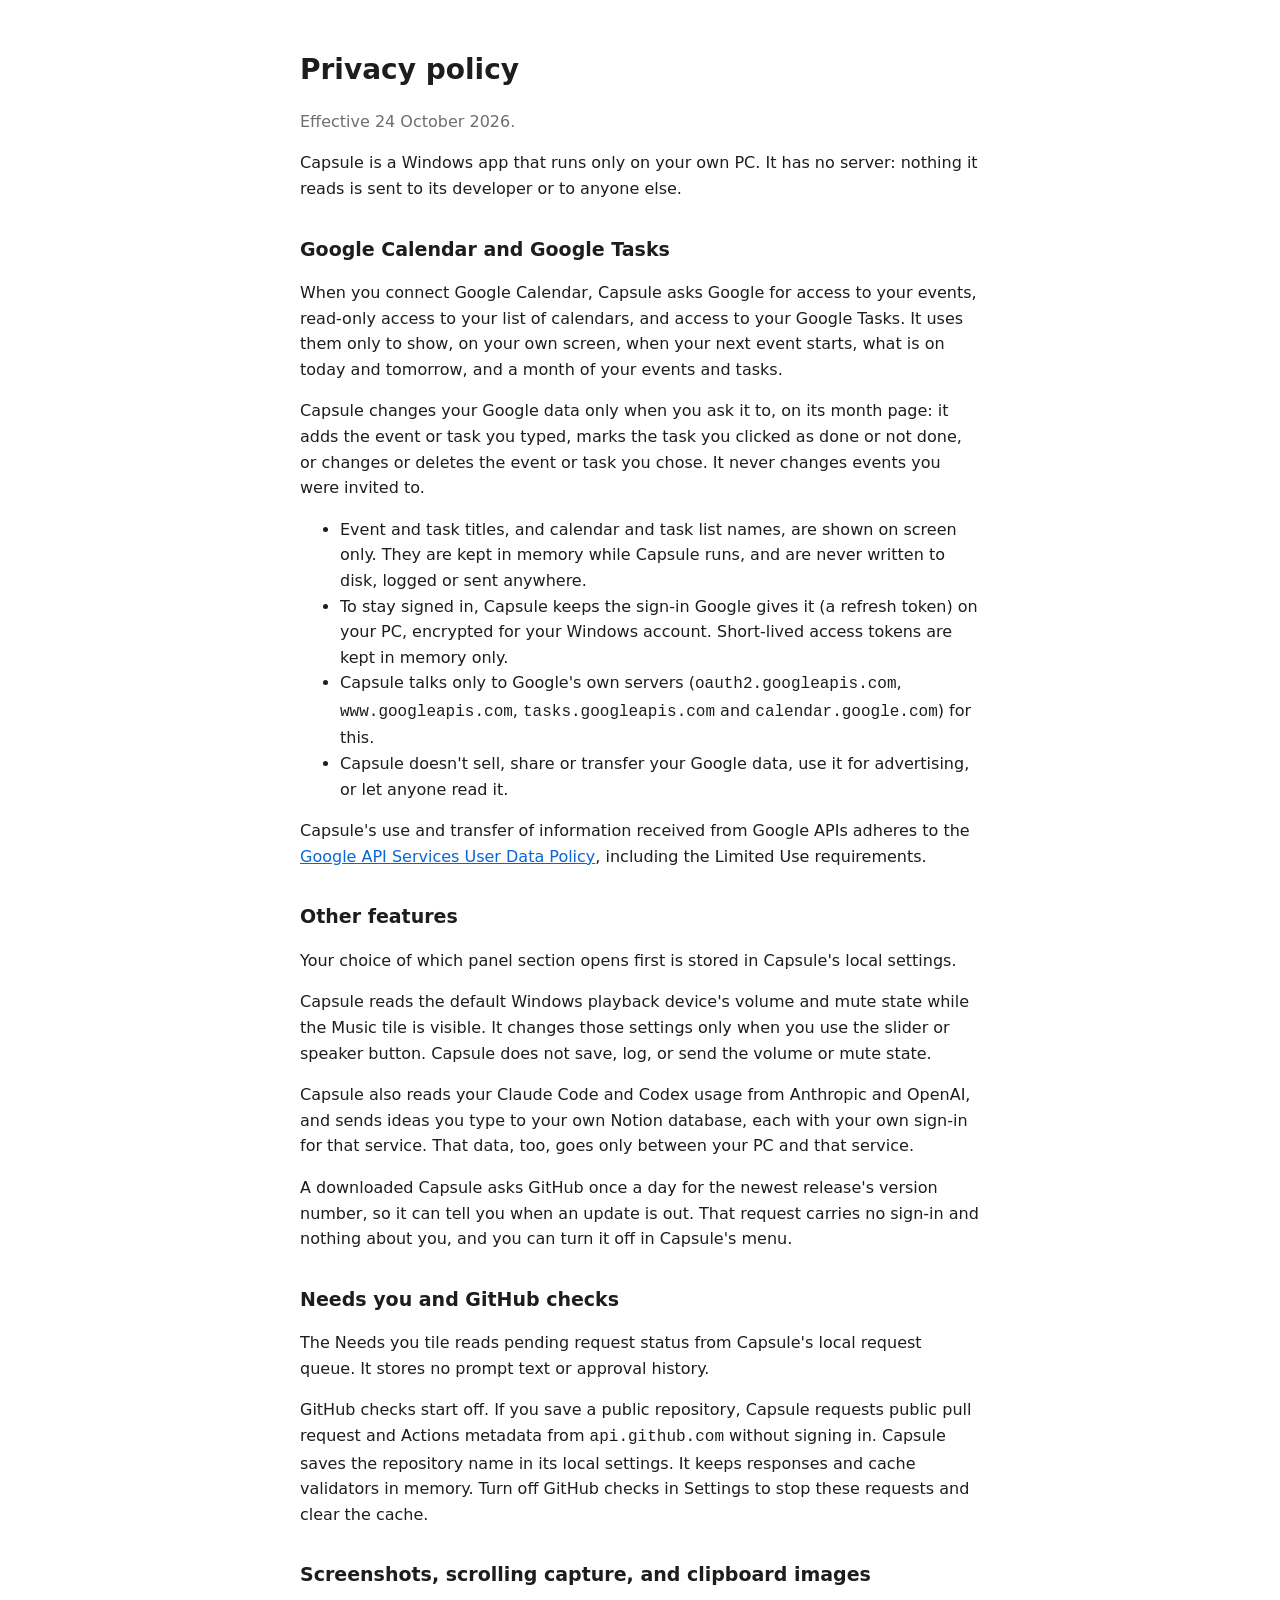
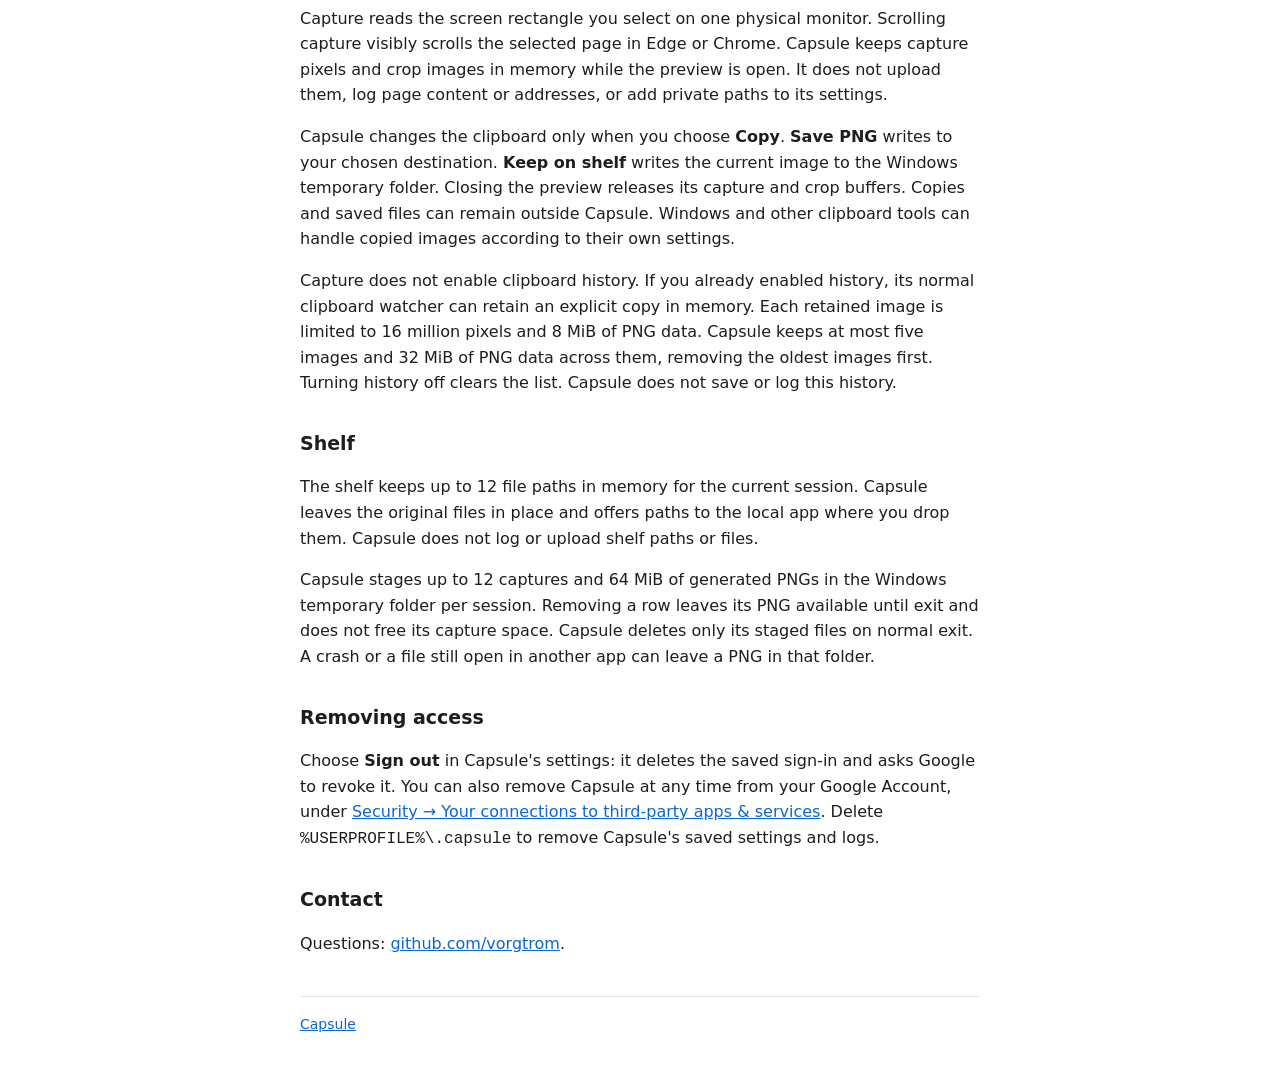
==== commit c12dc106: "Merge pull request #46 from vorgtrom/codex/system-volume Add Windows output volume to the Music tile" ====
--- a/docs/privacy.html
+++ b/docs/privacy.html
@@ -9,10 +9,10 @@
 <body>
 <main>
 <h1>Privacy policy</h1>
-<p class="muted">Effective 12 November 2026.</p>
+<p class="muted">Effective 24 October 2026.</p>
 
-<p>Capsule is a Windows app that runs on your own PC. Capsule has no server and sends no data to its developer.
-The sections below describe when Capsule connects to other services.</p>
+<p>Capsule is a Windows app that runs only on your own PC. It has no server: nothing it reads is sent to its developer
+or to anyone else.</p>
 
 <h2>Google Calendar and Google Tasks</h2>
 <p>When you connect Google Calendar, Capsule asks Google for access to your events, read-only access to your list of
@@ -36,19 +36,14 @@
 
 <h2>Other features</h2>
 <p>Your choice of which panel section opens first is stored in Capsule's local settings.</p>
+<p>Capsule reads the default Windows playback device's volume and mute state while the Music tile is visible.
+It changes those settings only when you use the slider or speaker button. Capsule does not save, log, or send
+the volume or mute state.</p>
 <p>Capsule also reads your Claude Code and Codex usage from Anthropic and OpenAI, and sends ideas you type to your
 own Notion database, each with your own sign-in for that service. That data, too, goes only between your PC and that
 service.</p>
 <p>A downloaded Capsule asks GitHub once a day for the newest release's version number, so it can tell you when an
 update is out. That request carries no sign-in and nothing about you, and you can turn it off in Capsule's menu.</p>
-
-<h2>Weather</h2>
-<p>Weather is off by default. When you click <strong>Find</strong> in Weather settings, Capsule sends your place query
-and UI language to <code>geocoding-api.open-meteo.com</code>. If you choose a match, Capsule saves the place label,
-latitude and longitude rounded to two decimals, and your temperature unit preference in its local settings.</p>
-<p>Capsule sends the rounded latitude and longitude and selected temperature unit to <code>api.open-meteo.com</code>
-for forecasts only after you choose a place. It keeps forecasts in memory. Weather needs no sign-in or API key.
-Capsule never requests your device location. Choose <strong>Turn off</strong> to clear the saved place and stop forecast requests.</p>
 
 <h2>Needs you and GitHub checks</h2>
 <p>The Needs you tile reads pending request status from Capsule's local request queue. It stores no prompt text
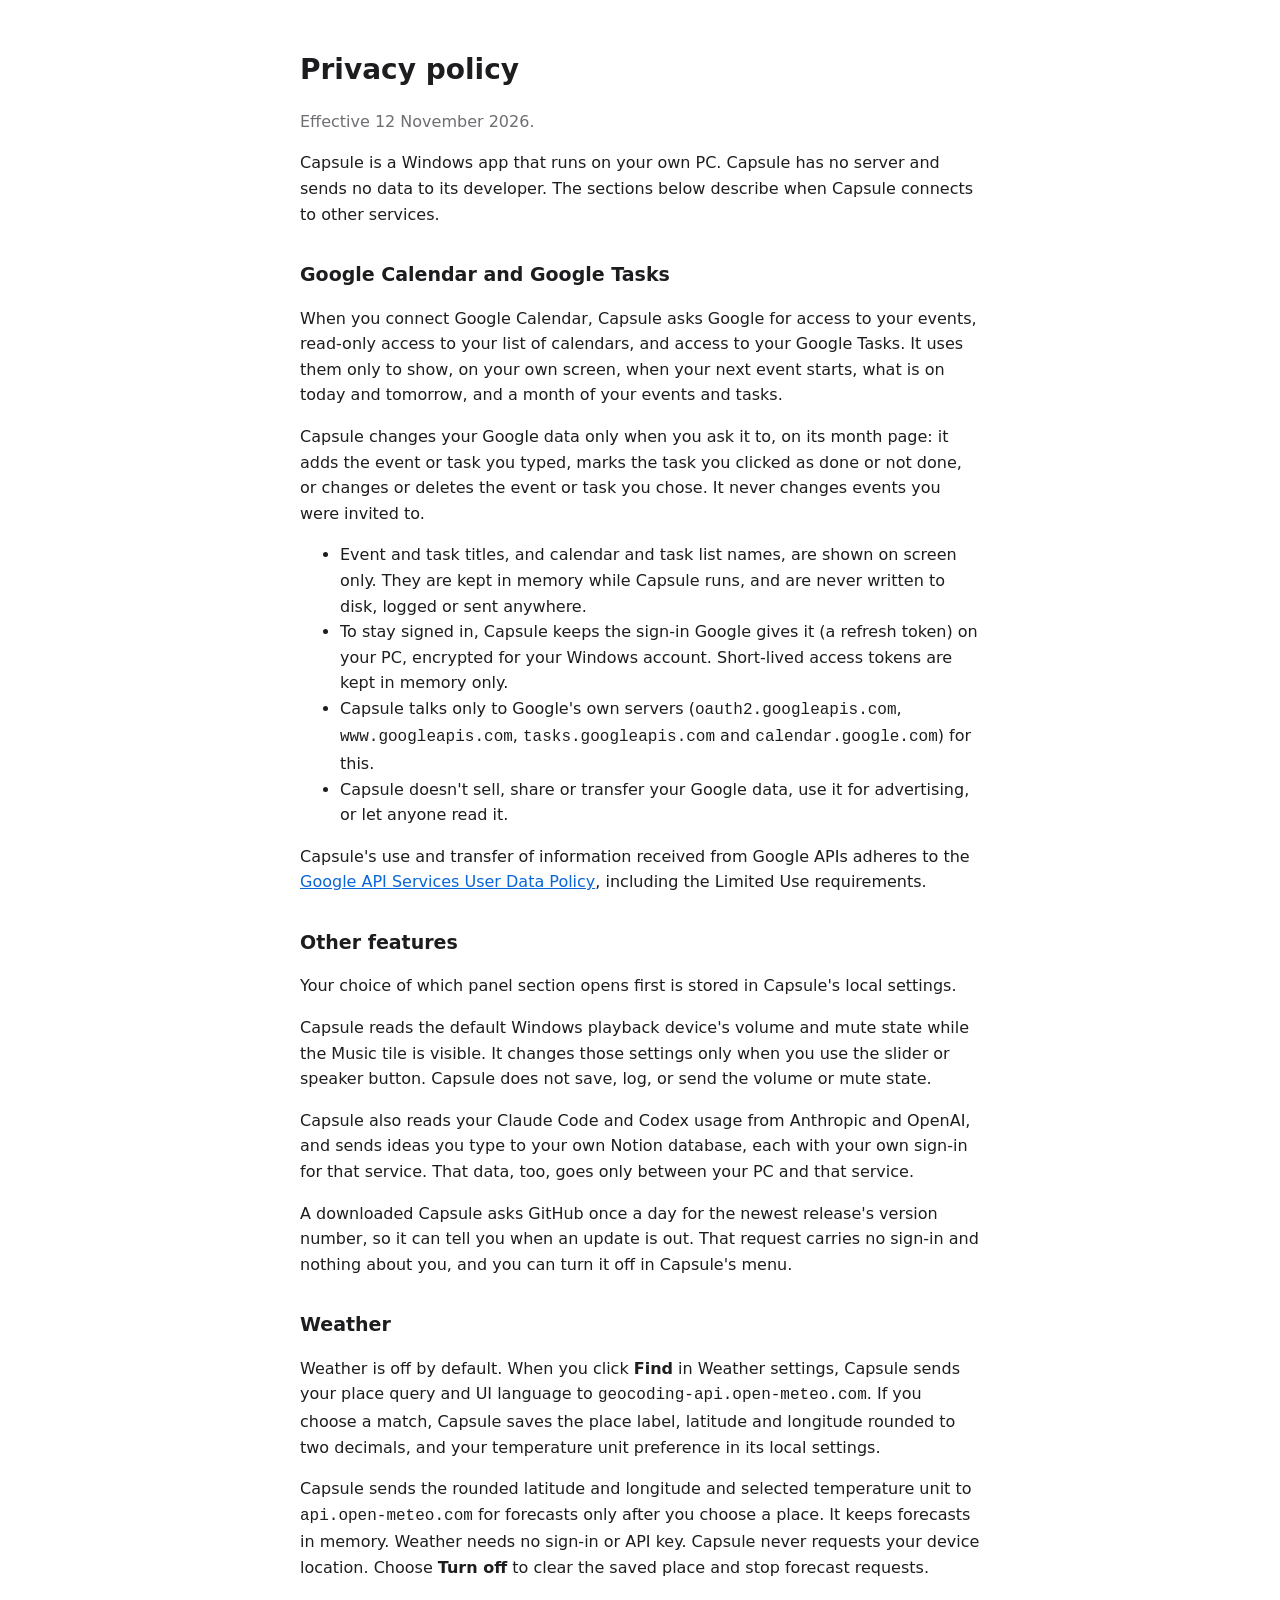
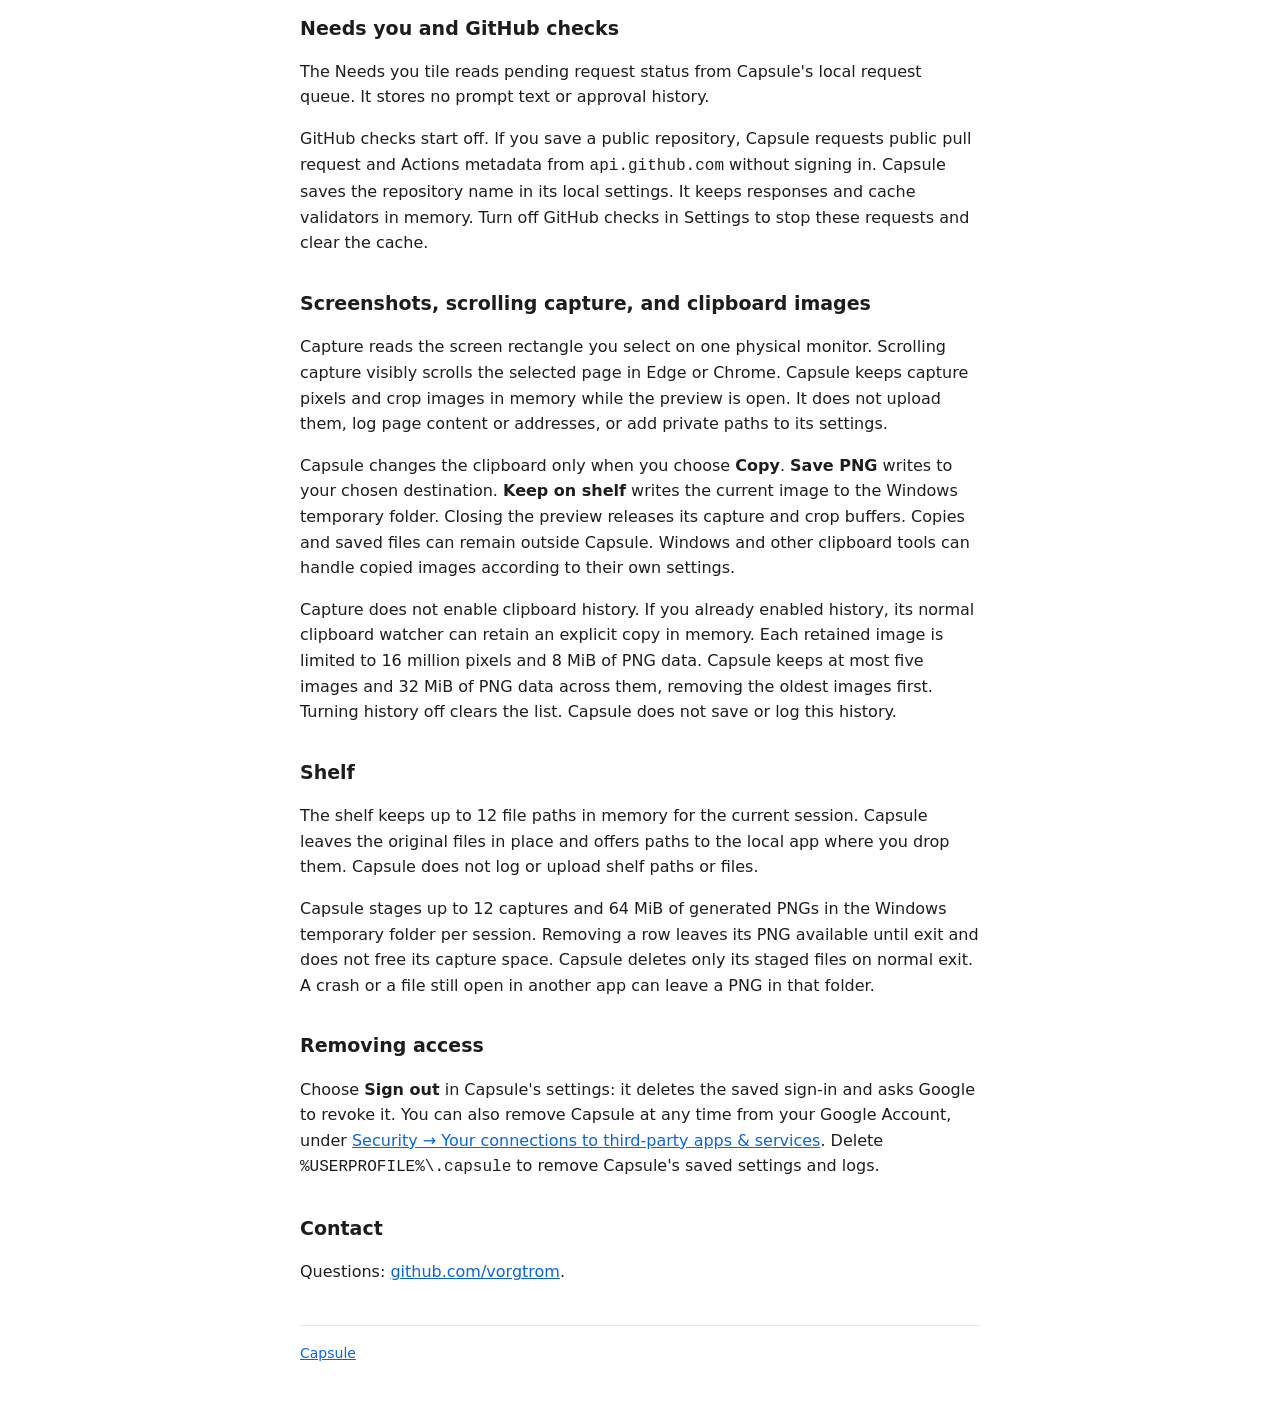
==== commit 0f374b4f: "Merge pull request #47 from vorgtrom/codex/weather-tile Add a Weather tile to the panel" ====
--- a/docs/privacy.html
+++ b/docs/privacy.html
@@ -9,10 +9,10 @@
 <body>
 <main>
 <h1>Privacy policy</h1>
-<p class="muted">Effective 24 October 2026.</p>
+<p class="muted">Effective 12 November 2026.</p>
 
-<p>Capsule is a Windows app that runs only on your own PC. It has no server: nothing it reads is sent to its developer
-or to anyone else.</p>
+<p>Capsule is a Windows app that runs on your own PC. Capsule has no server and sends no data to its developer.
+The sections below describe when Capsule connects to other services.</p>
 
 <h2>Google Calendar and Google Tasks</h2>
 <p>When you connect Google Calendar, Capsule asks Google for access to your events, read-only access to your list of
@@ -44,6 +44,14 @@
 service.</p>
 <p>A downloaded Capsule asks GitHub once a day for the newest release's version number, so it can tell you when an
 update is out. That request carries no sign-in and nothing about you, and you can turn it off in Capsule's menu.</p>
+
+<h2>Weather</h2>
+<p>Weather is off by default. When you click <strong>Find</strong> in Weather settings, Capsule sends your place query
+and UI language to <code>geocoding-api.open-meteo.com</code>. If you choose a match, Capsule saves the place label,
+latitude and longitude rounded to two decimals, and your temperature unit preference in its local settings.</p>
+<p>Capsule sends the rounded latitude and longitude and selected temperature unit to <code>api.open-meteo.com</code>
+for forecasts only after you choose a place. It keeps forecasts in memory. Weather needs no sign-in or API key.
+Capsule never requests your device location. Choose <strong>Turn off</strong> to clear the saved place and stop forecast requests.</p>
 
 <h2>Needs you and GitHub checks</h2>
 <p>The Needs you tile reads pending request status from Capsule's local request queue. It stores no prompt text
